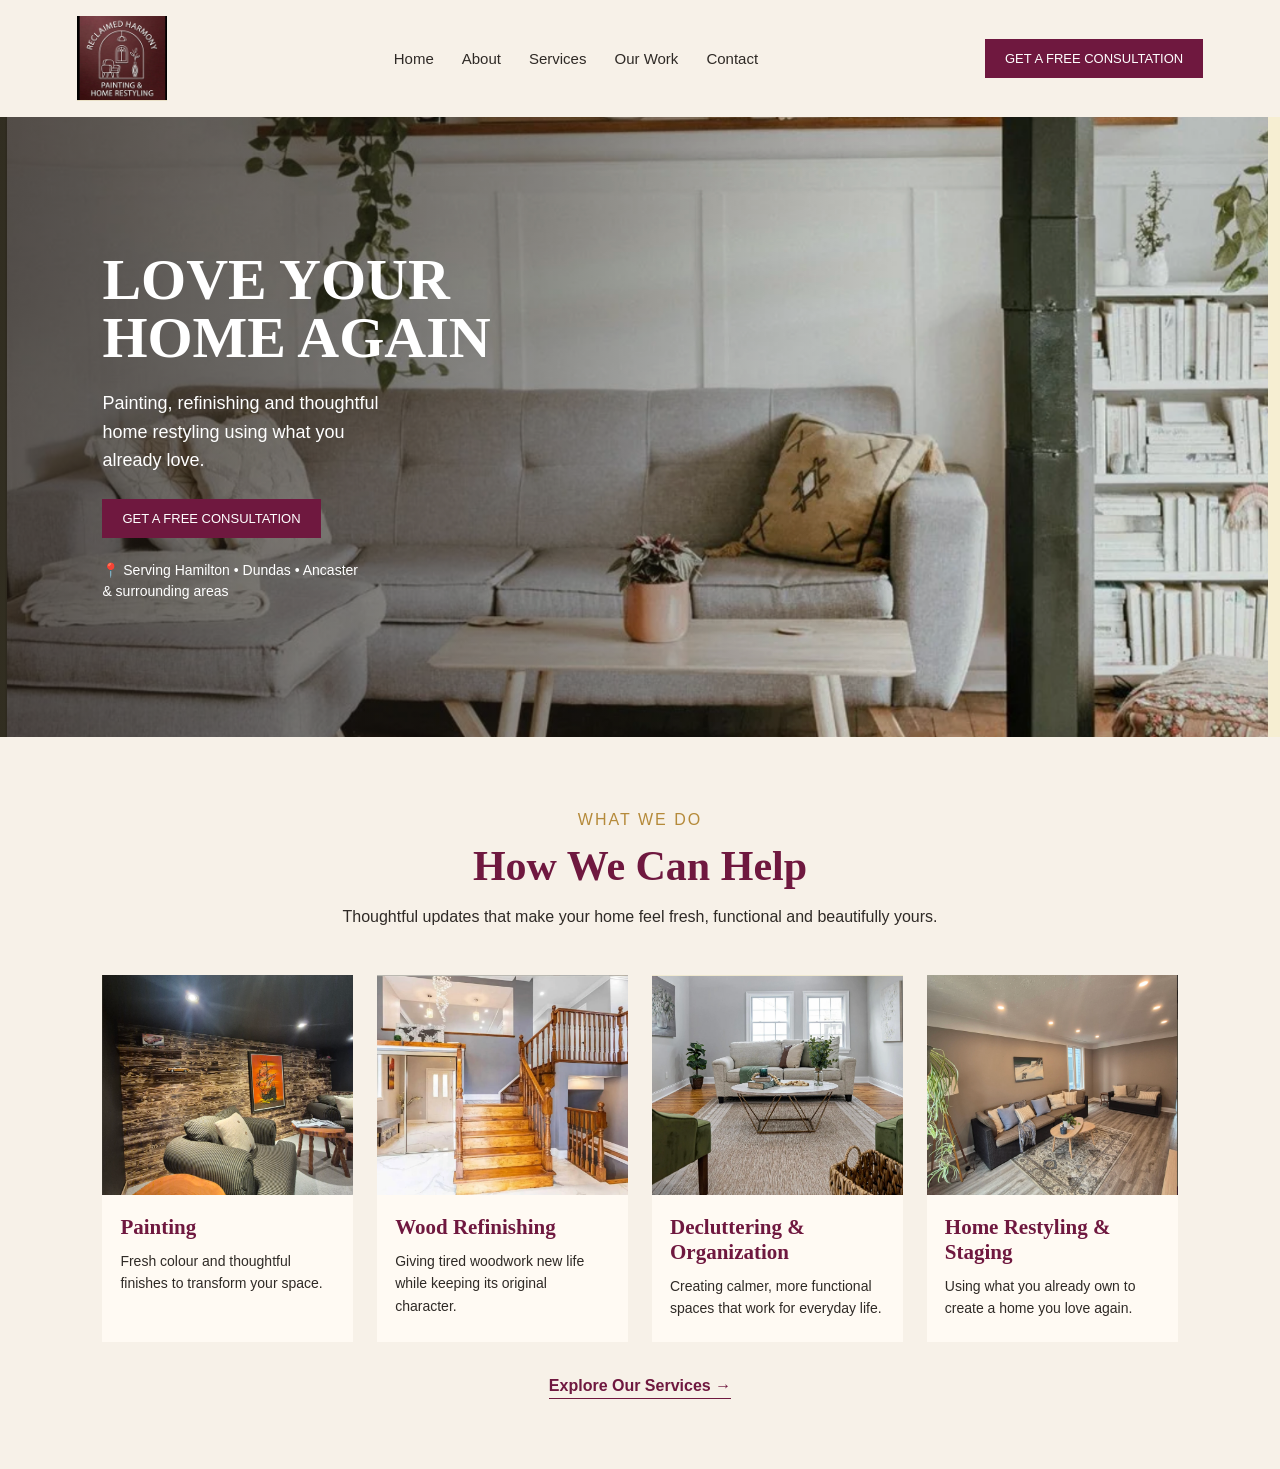
==== index.html @ 09aae3c1 "Initial commit" ====
<!DOCTYPE html>
<html lang="en">

<head>
  <meta charset="UTF-8">
  <meta name="viewport" content="width=device-width, initial-scale=1.0">

  <title>Reclaimed Harmony | Painting & Home Restyling</title>

  <meta
    name="description"
    content="Reclaimed Harmony offers painting, wood refinishing, decluttering, organization and home restyling services in Hamilton, Dundas and Ancaster."
  >

  <link rel="stylesheet" href="style.css">
</head>

<body>
<header>
    <nav>

      <a href="index.html" class="logo">
        <img src="images/RHlogo.png" alt="Reclaimed Harmony logo">
      </a>

      <div class="nav-links">
        <a href="index.html">Home</a>
        <a href="about.html">About</a>
        <a href="services.html">Services</a>
        <a href="work.html">Our Work</a>
        <a href="contact.html">Contact</a>
      </div>

      <a href="contact.html" class="nav-btn">
        Get a Free Consultation
      </a>

    </nav>
  </header>


  <main>

    <section class="hero">

      <div class="hero-content">

        <h1>Love Your<br>Home Again</h1>

        <p>
          Painting, refinishing and thoughtful<br>
          home restyling using what you<br>
          already love.
        </p>

        <a href="contact.html" class="btn">
          Get a Free Consultation
        </a>

        <p class="service-area">
          📍 Serving Hamilton • Dundas • Ancaster<br>
          & surrounding areas
        </p>



          </section>

          <!-- HOW WE CAN HELP -->
<section class="services-preview">

  <div class="section-heading">
    <p class="eyebrow">WHAT WE DO</p>
    <h2>How We Can Help</h2>
    <p>
      Thoughtful updates that make your home feel fresh,
      functional and beautifully yours.
    </p>
  </div>

  <div class="service-cards">

    <div class="service-card">
      <img src="images/feature-wall.png" alt="Interior painting and feature wall">
      <h3>Painting</h3>
      <p>Fresh colour and thoughtful finishes to transform your space.</p>
    </div>

    <div class="service-card">
      <img src="images/staircase.png" alt="Refinished wooden staircase">
      <h3>Wood Refinishing</h3>
      <p>Giving tired woodwork new life while keeping its original character.</p>
    </div>

    <div class="service-card">
      <img src="images/foyer.png" alt="Furniture before and after">
      <h3>Decluttering &amp; Organization</h3>
      <p>Creating calmer, more functional spaces that work for everyday life.</p>
    </div>

    <div class="service-card">
      <img src="images/staged-living-roomphoto.png" alt="Styled living room">
      <h3>Home Restyling &amp; Staging</h3>
      <p>Using what you already own to create a home you love again.</p>
    </div>

  </div>

  <a href="services.html" class="services-link">Explore Our Services →</a>

</section>

  </main>

  <script src="script.js"></script>

</body>
</html>
---- style.css ----
* {
  margin: 0;
  padding: 0;
  box-sizing: border-box;
}

body {
  font-family: Arial, sans-serif;
  background-color: #f7f1e8;
  color: #2f2a26;
}

header {
  background-color: #f7f1e8;
  padding: 16px 6%;
}

nav {
  display: flex;
  align-items: center;
  justify-content: space-between;
  gap: 30px;
}

.logo img {
  width: 90px;
  display: block;
}

.nav-links {
  display: flex;
  gap: 28px;
}

.nav-links a {
  text-decoration: none;
  color: #2f2a26;
  font-size: 15px;
}

.nav-btn,
.btn {
  display: inline-block;
  background-color: #6f183f;
  color: white;
  text-decoration: none;
  padding: 12px 20px;
  text-transform: uppercase;
  font-size: 13px;
}

/* HERO */

.hero {
  min-height: 620px;
  background-image:
    linear-gradient(
      90deg,
      rgba(35, 25, 20, 0.68) 0%,
      rgba(35, 25, 20, 0.35) 42%,
      rgba(35, 25, 20, 0) 70%
    ),
    url("images/hero-living-room.png");

  background-size: cover;
  background-position: center;
  display: flex;
  align-items: center;
  padding: 70px 8%;
}

.hero-content {
  max-width: 520px;
  color: white;
}

.hero h1 {
  font-family: Georgia, serif;
  font-size: 58px;
  line-height: 1;
  text-transform: uppercase;
  margin-bottom: 22px;
}

.hero-content > p:not(.service-area) {
  font-size: 18px;
  line-height: 1.6;
  margin-bottom: 24px;
}

.service-area {
  margin-top: 22px;
  font-size: 14px;
  line-height: 1.5;
}
/* HOW WE CAN HELP */

.services-preview {
  padding: 70px 8%;
  background-color: #f7f1e8;
  text-align: center;
}

.section-heading {
  max-width: 700px;
  margin: 0 auto 45px;
}

.eyebrow {
  color: #b58a3a;
  font-size: 13px;
  letter-spacing: 2px;
  text-transform: uppercase;
  margin-bottom: 10px;
}

.section-heading h2 {
  font-family: Georgia, serif;
  font-size: 42px;
  color: #6f183f;
  margin-bottom: 14px;
}

.section-heading p {
  font-size: 16px;
  line-height: 1.6;
}

.service-cards {
  display: grid;
  grid-template-columns: repeat(4, 1fr);
  gap: 24px;
  margin-bottom: 35px;
}

.service-card {
  text-align: left;
  background-color: #fffaf3;
  padding-bottom: 22px;
}

.service-card img {
  width: 100%;
  height: 220px;
  object-fit: cover;
  display: block;
}

.service-card h3 {
  font-family: Georgia, serif;
  color: #6f183f;
  font-size: 21px;
  margin: 20px 18px 10px;
}

.service-card p {
  font-size: 14px;
  line-height: 1.6;
  margin: 0 18px;
}

.services-link {
  display: inline-block;
  color: #6f183f;
  text-decoration: none;
  font-weight: bold;
  border-bottom: 1px solid #6f183f;
  padding-bottom: 3px;
}
/* OUR WORK PAGE */

.work-hero {
  text-align: center;
  padding: 90px 8% 70px;
  background-color: #f7f1e8;
}

.work-hero .eyebrow {
  color: #b88a2a;
  font-size: 14px;
  letter-spacing: 3px;
  font-weight: 600;
  margin-bottom: 14px;
}

.work-hero h1 {
  font-family: Georgia, serif;
  font-size: 48px;
  color: #7a163f;
  margin-bottom: 18px;
}

.work-hero > p:last-child {
  max-width: 720px;
  margin: 0 auto;
  font-size: 18px;
  line-height: 1.6;
  color: #2f2a26;
}
/* BEFORE & AFTER PROJECTS */

.transformations {
  padding: 70px 8% 100px;
  background-color: #ffffff;
}

.transformation-heading {
  text-align: center;
  max-width: 700px;
  margin: 0 auto 45px;
}

.transformation-heading .eyebrow {
  color: #b88a2a;
  font-size: 14px;
  letter-spacing: 3px;
  font-weight: 600;
  margin-bottom: 10px;
}


.transformation-heading h2 {
  font-family: Georgia, serif;
  font-size: 40px;
  color: #7a163f;
  margin-bottom: 15px;
}

.transformation-heading > p:last-child {
  font-size: 17px;
  line-height: 1.6;
  color: #2f2a26;
}

.transformation-card {
  max-width: 1100px;
  margin: 0 auto;
  background-color: #f7f1e8;
}

.transformation-card img {
  display: block;
  width: 100%;
  height: auto;
}

.transformation-info {
  padding: 30px 35px;
}

.transformation-info h3 {
  font-family: Georgia, serif;
  color: #7a163f;
  font-size: 27px;
  margin-bottom: 10px;
}

.transformation-info p {
  line-height: 1.6;
  margin: 0;
}
/* =========================
   OUR WORK - TRANSFORMATIONS
   ========================= */

.transformations {
    padding: 70px 8%;
    background-color: #f7f1e8;
}

.transformation-card {
    max-width: 1150px;
    margin: 0 auto 60px;
    background-color: #ffffff;
}

.transformation-card img {
    width: 100%;
    display: block;
    height: auto;
}

.transformation-info {
    padding: 30px 35px;
}

.transformation-info h3 {
    font-family: Georgia, serif;
    color: #861b48;
    font-size: 30px;
    margin: 0 0 12px;
}

.transformation-info p {
    font-size: 17px;
    line-height: 1.6;
    margin: 0;
    color: #292522;
}

/* Tablet */
@media (max-width: 900px) {
    .transformations {
        padding: 50px 5%;
    }

    .transformation-info {
        padding: 25px;
    }
}

/* Mobile */
@media (max-width: 600px) {
    .transformations {
        padding: 40px 20px;
    }

    .transformation-info {
        padding: 20px;
    }

    .transformation-info h3 {
        font-size: 25px;
    }

    .transformation-info p {
        font-size: 16px;
    }
}
/* Make transformation gallery smaller */

.transformations {
    max-width: 850px;
    margin: 0 auto;
    padding: 60px 30px;
}

.transformation-card {
    max-width: 750px;
    margin: 0 auto 45px;
}

.transformation-card img {
    width: 100%;
    height: auto;
    display: block;
}

.transformation-info {
    padding: 22px 25px 28px;
}

.transformation-info h3 {
    font-size: 26px;
}

.transformation-info p {
    font-size: 16px;
}
/* Featured transformations */

.featured-transformations {
  max-width: 1100px;
  margin: 0 auto;
  padding: 60px 30px;
}

.featured-grid {
  display: grid;
  grid-template-columns: repeat(2, 1fr);
  gap: 35px;
}

.featured-card {
  width: 100%;
}

.featured-card img {
  width: 100%;
  height: auto;
  display: block;
  border-radius: 4px;
}

.featured-card h3 {
  margin-top: 15px;
  font-size: 24px;
  color: #7d173d;
}

.featured-card p {
  font-size: 16px;
  line-height: 1.6;
}
@media (max-width: 700px) {
  .featured-grid {
    grid-template-columns: 1fr;
  }

  .featured-transformations {
    padding: 40px 20px;
  }
}
/* OUR WORK CTA */

.work-cta {
    text-align: center;
    padding: 75px 30px;
    background-color: #f5eee5;
}

.work-cta h2 {
    color: #7d173d;
    font-size: 40px;
    margin: 8px 0 15px;
}

.work-cta > p:not(.eyebrow) {
    max-width: 650px;
    margin: 0 auto 28px;
    font-size: 17px;
    line-height: 1.6;
}

.work-cta .cta-button {
    display: inline-block;
    background-color: #7d173d;
    color: white;
    text-decoration: none;
    padding: 15px 26px;
    font-weight: 600;
}

.work-cta .cta-button:hover {
    opacity: 0.85;
}
/* =========================
   SERVICES PAGE
========================= */

.services-hero {
    max-width: 1100px;
    margin: 0 auto;
    padding: 70px 30px 45px;
    text-align: center;
}

.services-hero .eyebrow {
    color: #b77a28;
    font-size: 14px;
    letter-spacing: 2px;
    text-transform: uppercase;
    margin-bottom: 12px;
}

.services-hero h1 {
    color: #8b1745;
    font-size: 42px;
    margin-bottom: 18px;
}

.services-intro {
    max-width: 760px;
    margin: 0 auto;
    font-size: 18px;
    line-height: 1.7;
}


/* SERVICE ROWS */

.services-list {
    max-width: 1050px;
    margin: 0 auto;
    padding: 20px 30px 80px;
}

.service-detail {
    display: flex;
    align-items: center;
    gap: 55px;
    margin-bottom: 80px;
}

.service-detail.reverse {
    flex-direction: row-reverse;
}

.service-detail img {
    width: 48%;
    height: 340px;
    object-fit: cover;
    border-radius: 4px;
}

.service-detail-text {
    flex: 1;
}

.service-detail-text .eyebrow {
    color: #b77a28;
    font-size: 14px;
    letter-spacing: 2px;
    margin-bottom: 8px;
}

.service-detail-text h2 {
    color: #8b1745;
    font-size: 30px;
    margin-bottom: 14px;
}

.service-detail-text p {
    font-size: 17px;
    line-height: 1.7;
}


/* MOBILE */

@media (max-width: 768px) {

    .services-hero {
        padding: 50px 20px 30px;
    }

    .services-hero h1 {
        font-size: 32px;
    }

    .services-list {
    max-width: 1050px;
    margin: 0 auto;
    padding: 0 30px 80px;

    }

    .service-detail,
    .service-detail.reverse {
        flex-direction: column;
        gap: 25px;
        margin-bottom: 55px;
    }

    .service-detail img {
        width: 100%;
        height: 280px;
    }
}
/* SERVICES CTA */

.services-cta {
    text-align: center;
    max-width: 850px;
    margin: 20px auto 0;
    padding: 70px 30px 90px;
}

.services-cta .eyebrow {
    color: #b87918;
    font-size: 14px;
    letter-spacing: 3px;
    font-weight: 600;
    margin-bottom: 15px;
}

.services-cta h2 {
    color: #8b1644;
    font-size: 38px;
    margin-bottom: 18px;
}

.services-cta > p:not(.eyebrow) {
    font-size: 18px;
    line-height: 1.7;
    max-width: 700px;
    margin: 0 auto 30px;
}

.services-cta .cta-btn {
    display: inline-block;
    background-color: #8b1644;
    color: white;
    text-decoration: none;
    padding: 16px 28px;
    font-weight: 600;
}
/* =========================
   CONTACT PAGE
========================= */

.contact-hero {
    max-width: 1050px;
    margin: 0 auto;
    padding: 90px 30px 55px;
    text-align: center;
}

.contact-hero .eyebrow {
    color: #b87520;
    text-transform: uppercase;
    letter-spacing: 3px;
    font-size: 14px;
    font-weight: 600;
    margin-bottom: 18px;
}

.contact-hero h1 {
    color: #941b4d;
    font-size: 48px;
    margin-bottom: 20px;
}

.contact-hero > p:last-child {
    max-width: 700px;
    margin: 0 auto;
    font-size: 18px;
    line-height: 1.7;
}


/* CONTACT AREA */

.contact-section {
    max-width: 1100px;
    margin: 0 auto;
    padding: 40px 30px 100px;
    display: grid;
    grid-template-columns: 1fr 1fr;
    gap: 80px;
    align-items: start;
}

.contact-details .eyebrow {
    color: #b87520;
    text-transform: uppercase;
    letter-spacing: 3px;
    font-size: 14px;
    font-weight: 600;
    margin-bottom: 15px;
}

.contact-details h2 {
    color: #941b4d;
    font-size: 34px;
    margin-bottom: 20px;
}

.contact-details > p {
    font-size: 17px;
    line-height: 1.7;
    margin-bottom: 35px;
}

.contact-item {
    margin-bottom: 25px;
}

.contact-item strong {
    color: #941b4d;
    font-size: 18px;
}

.contact-item p {
    margin-top: 7px;
    line-height: 1.6;
}


/* FORM */

.contact-form {
    background: #ffffff;
    padding: 40px;
    border-radius: 4px;
    display: flex;
    flex-direction: column;
}

.contact-form label {
    font-weight: 600;
    margin-bottom: 8px;
}

.contact-form input,
.contact-form select,
.contact-form textarea {
    width: 100%;
    box-sizing: border-box;
    padding: 13px;
    margin-bottom: 22px;
    border: 1px solid #c8bfb4;
    background: #faf8f4;
    font-family: inherit;
    font-size: 16px;
}

.contact-form textarea {
    resize: vertical;
}

.contact-form input:focus,
.contact-form select:focus,
.contact-form textarea:focus {
    outline: 2px solid #b87520;
    border-color: transparent;
}

.contact-form .btn {
    background: #941b4d;
    color: white;
    border: none;
    padding: 16px 25px;
    font-size: 15px;
    font-weight: 700;
    text-transform: uppercase;
    cursor: pointer;
    align-self: flex-start;
}

.contact-form .btn:hover {
    background: #74133b;
}


/* MOBILE */

@media (max-width: 768px) {

    .contact-hero {
        padding: 60px 20px 40px;
    }

    .contact-hero h1 {
        font-size: 36px;
    }

    .contact-section {
    max-width: 1100px;
    margin: 0 auto;
    padding: 40px 30px 140px;
    }

    .contact-form {
        padding: 25px;
    }
}
/* ABOUT PAGE */

.about-hero {
  text-align: center;
  padding: 90px 20px 70px;
  max-width: 1100px;
  margin: 0 auto;
}

.about-hero .eyebrow {
  color: #b9821f;
  font-size: 16px;
  letter-spacing: 3px;
  font-weight: 600;
  margin-bottom: 20px;
}

.about-hero h1 {
  color: #8b1746;
  font-family: Georgia, serif;
  font-size: 52px;
  line-height: 1.1;
  margin-bottom: 25px;
}

.about-intro {
  max-width: 760px;
  margin: 0 auto;
  font-size: 20px;
  line-height: 1.7;
}


/* ABOUT STORY */

.about-story {
  max-width: 1100px;
  margin: 0 auto;
  padding: 60px 30px 100px;
  display: grid;
  grid-template-columns: 1fr 1fr;
  gap: 70px;
  align-items: center;
}

.about-image img {
  width: 100%;
  height: 480px;
  object-fit: cover;
  display: block;
}

.about-copy .eyebrow {
  color: #b9821f;
  letter-spacing: 3px;
  font-size: 14px;
  font-weight: 600;
  margin-bottom: 15px;
}

.about-copy h2 {
  color: #8b1746;
  font-family: Georgia, serif;
  font-size: 40px;
  margin-bottom: 25px;
}

.about-copy p {
  font-size: 18px;
  line-height: 1.7;
  margin-bottom: 20px;
}


/* VALUES */

.about-values {
  background-color: #f7f1e8;
  text-align: center;
  padding: 90px 30px;
}

.about-values .eyebrow {
  color: #b9821f;
  letter-spacing: 3px;
  font-size: 14px;
  font-weight: 600;
}

.about-values h2 {
  color: #8b1746;
  font-family: Georgia, serif;
  font-size: 40px;
  margin: 18px 0 50px;
}

.value-grid {
  max-width: 1000px;
  margin: 0 auto;
  display: grid;
  grid-template-columns: repeat(3, 1fr);
  gap: 30px;
}

.value-grid div {
  background: white;
  padding: 35px 30px;
}

.value-grid h3 {
  color: #8b1746;
  font-size: 24px;
  margin-bottom: 15px;
}

.value-grid p {
  font-size: 17px;
  line-height: 1.6;
}


/* ABOUT CTA */

.about-cta {
  text-align: center;
  padding: 90px 20px 110px;
}

.about-cta .eyebrow {
  color: #b9821f;
  letter-spacing: 3px;
  font-size: 14px;
  font-weight: 600;
}

.about-cta h2 {
  color: #8b1746;
  font-family: Georgia, serif;
  font-size: 42px;
  margin: 18px auto 35px;
  max-width: 800px;
}


/* MOBILE */

@media (max-width: 768px) {

  .about-hero {
    padding: 60px 25px;
  }

  .about-hero h1 {
    font-size: 38px;
  }

  .about-story {
    grid-template-columns: 1fr;
    gap: 40px;
    padding: 40px 25px 70px;
  }

  .about-image img {
    height: 350px;
  }

  .about-copy h2,
  .about-values h2,
  .about-cta h2 {
    font-size: 32px;
  }

  .value-grid {
    grid-template-columns: 1fr;
  }
}
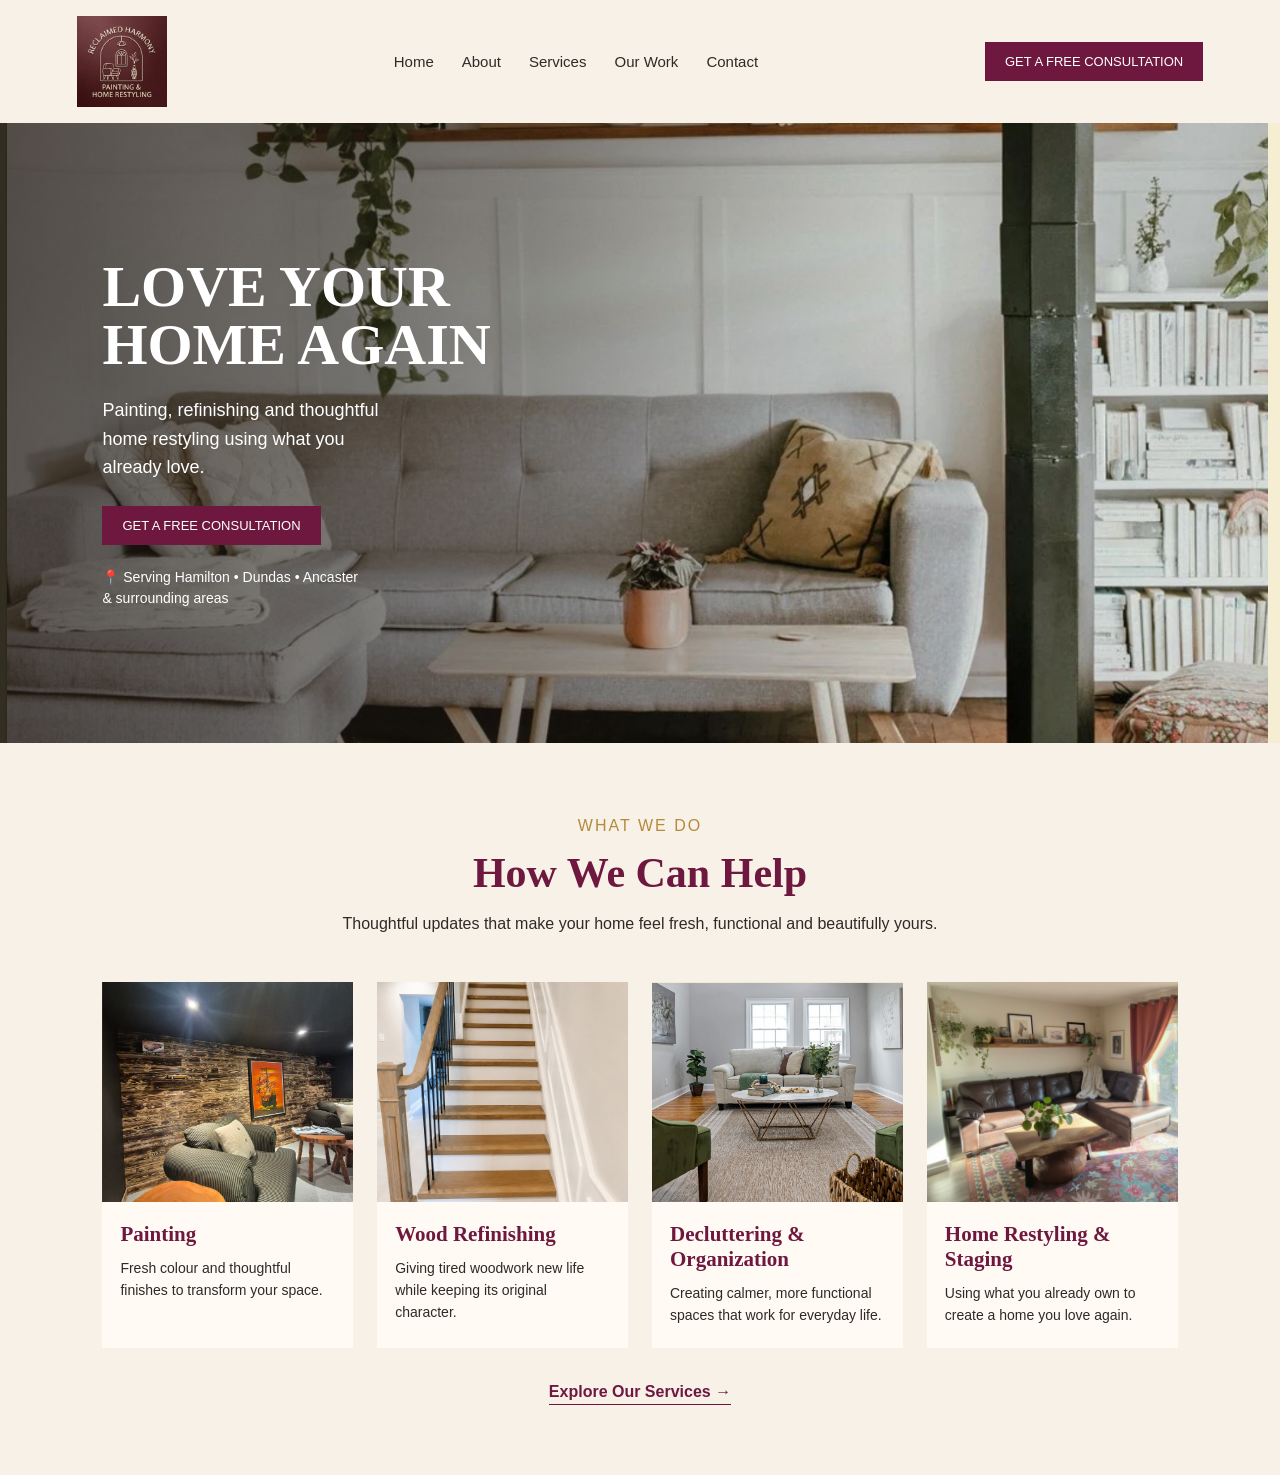
==== commit 337d6f9a: "Updated website with new transformations and client revisions" ====
--- a/index.html
+++ b/index.html
@@ -20,7 +20,7 @@
     <nav>
 
       <a href="index.html" class="logo">
-        <img src="images/RHlogo.png" alt="Reclaimed Harmony logo">
+        <img src="images/newlogo.png.jpeg" alt="Reclaimed Harmony logo">
       </a>
 
       <div class="nav-links">
@@ -87,7 +87,7 @@
     </div>
 
     <div class="service-card">
-      <img src="images/staircase.png" alt="Refinished wooden staircase">
+      <img src="images/newrefinishedstairs.png" alt="Refinished wooden staircase">
       <h3>Wood Refinishing</h3>
       <p>Giving tired woodwork new life while keeping its original character.</p>
     </div>
@@ -99,7 +99,7 @@
     </div>
 
     <div class="service-card">
-      <img src="images/staged-living-roomphoto.png" alt="Styled living room">
+      <img src="images/newHomeRestyle.png.jpeg" alt="Styled living room">
       <h3>Home Restyling &amp; Staging</h3>
       <p>Using what you already own to create a home you love again.</p>
     </div>
--- a/style.css
+++ b/style.css
@@ -330,13 +330,13 @@
 /* Make transformation gallery smaller */
 
 .transformations {
-    max-width: 850px;
+    max-width: 1200px;
     margin: 0 auto;
     padding: 60px 30px;
 }
 
 .transformation-card {
-    max-width: 750px;
+    max-width: 1100px;
     margin: 0 auto 45px;
 }
 
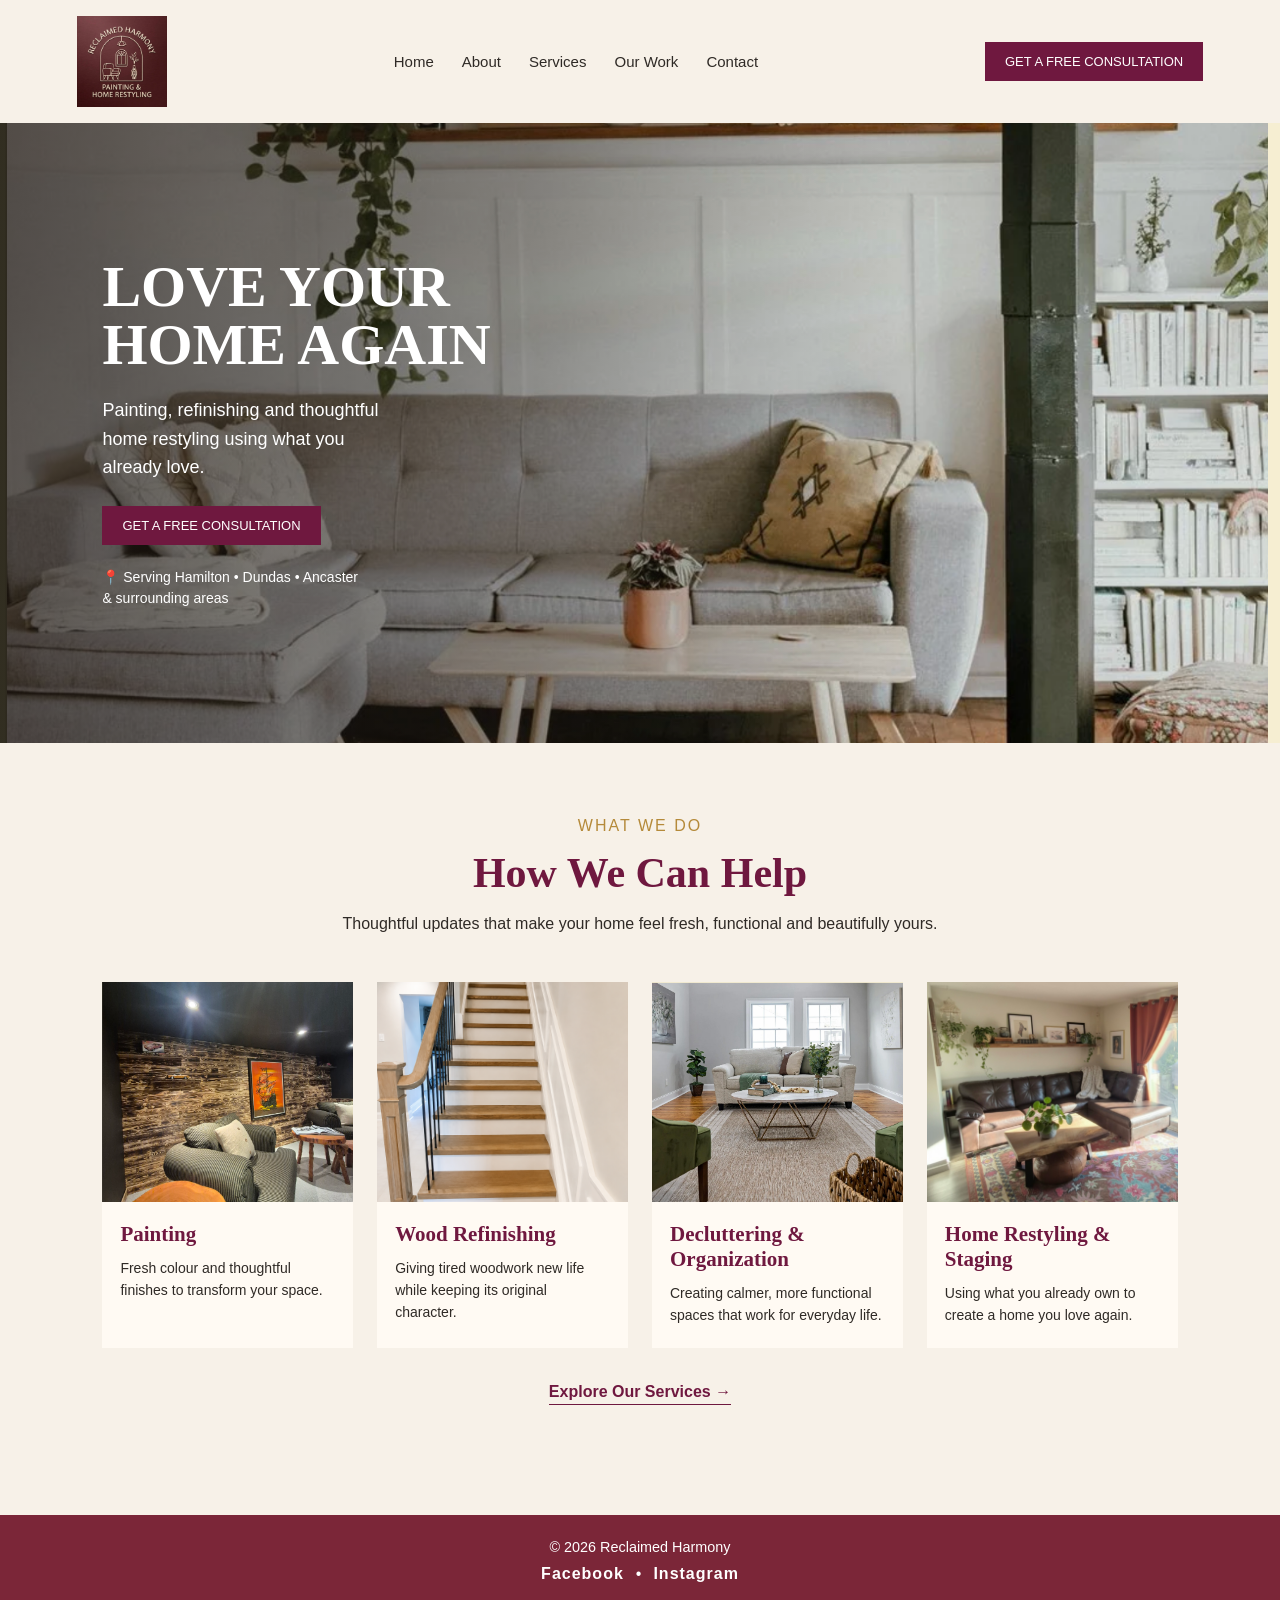
==== commit c973d26a: "new updates - reclaimed harmony" ====
--- a/index.html
+++ b/index.html
@@ -111,6 +111,20 @@
 </section>
 
   </main>
+  <footer class="site-footer">
+  <p>© 2026 Reclaimed Harmony</p>
+
+  <div class="social-links">
+    <a href="https://www.facebook.com/profile.php?id=61582498242450" target="_blank" rel="noopener noreferrer">
+  Facebook
+</a>
+    </a>
+    <span>•</span>
+    <a href="https://www.instagram.com/reclaimed_harmony/" target="_blank" rel="noopener noreferrer">
+      Instagram
+    </a>
+  </div>
+</footer>
 
   <script src="script.js"></script>
 
--- a/style.css
+++ b/style.css
@@ -920,4 +920,77 @@
   .value-grid {
     grid-template-columns: 1fr;
   }
+}
+.before-after-grid {
+    display: grid;
+    grid-template-columns: repeat(2, 1fr);
+    gap: 30px;
+}
+
+.before-after-pair {
+    display: grid;
+    grid-template-columns: 1fr 1fr;
+    gap: 8px;
+}
+
+.photo-box {
+    position: relative;
+    overflow: hidden;
+    background: #f7f1e8;
+}
+
+.photo-box img {
+    width: 100%;
+    height: 260px;
+    object-fit: cover;
+    display: block;
+}
+
+.photo-box span {
+    display: block;
+    background: #7b2638;
+    color: white;
+    text-align: center;
+    padding: 7px 10px;
+    font-size: 0.75rem;
+    font-weight: 700;
+    letter-spacing: 1px;
+}
+
+@media (max-width: 800px) {
+    .before-after-grid {
+        grid-template-columns: 1fr;
+    }
+}
+
+/* Social Footer */
+.site-footer {
+  background: #7b2638;
+  color: white;
+  text-align: center;
+  padding: 24px 20px;
+  margin-top: 40px;
+}
+
+.site-footer p {
+  margin: 0 0 10px;
+  font-size: 0.9rem;
+}
+
+.social-links {
+  display: flex;
+  justify-content: center;
+  align-items: center;
+  gap: 12px;
+}
+
+.social-links a {
+  color: white;
+  text-decoration: none;
+  font-weight: 700;
+  letter-spacing: 1px;
+}
+
+.social-links a:hover {
+  text-decoration: underline;
 }
